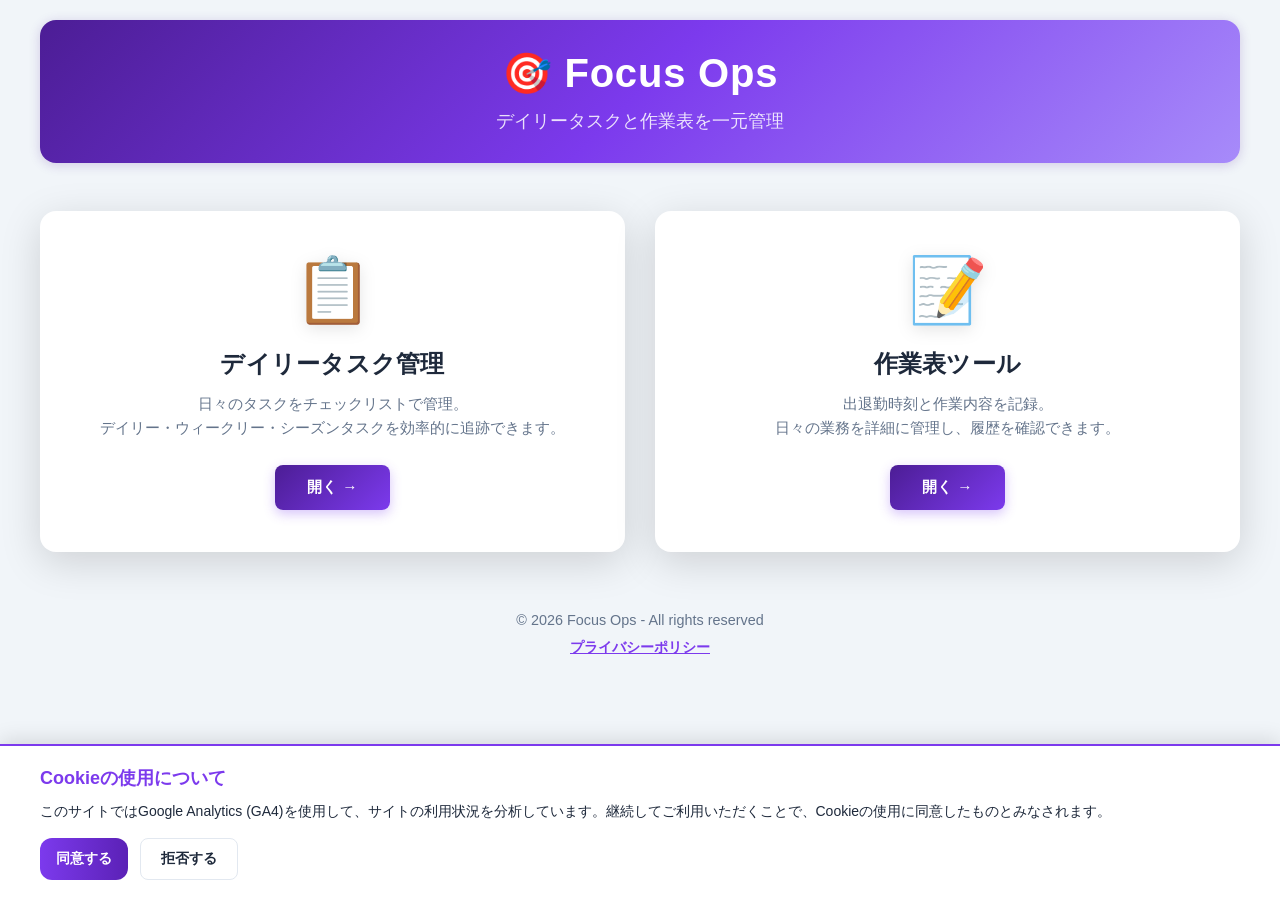
==== index.html @ a0a6e8e4 "レイアウト更新" ====
<!DOCTYPE html>
<html lang="ja">
<head>
  <meta charset="UTF-8">
  <meta name="viewport" content="width=device-width, initial-scale=1.0">
  <meta name="description" content="作業管理ツール - デイリータスクと作業表を一元管理">
  <title>Focus Ops - 作業管理ツール</title>
  
  <!-- Google tag (gtag.js) -->
  <script async src="https://www.googletagmanager.com/gtag/js?id=G-WPV9BG4YSJ"></script>
  <script>
    window.dataLayer = window.dataLayer || [];
    function gtag(){dataLayer.push(arguments);}
    gtag('js', new Date());
    gtag('config', 'G-WPV9BG4YSJ');
  </script>
  
  <script defer src="./js/cookieConsent.js"></script>
  
  <link rel="stylesheet" href="css/variables.css">
  <link rel="stylesheet" href="css/index.css">
  <link rel="stylesheet" href="css/components.css">
  <link rel="stylesheet" href="css/modals.css">
</head>
<body>
  <div class="container">
    <div class="header">
      <h1>🎯 Focus Ops</h1>
      <p>デイリータスクと作業表を一元管理</p>
    </div>

    <div class="tools-grid">
      <!-- デイリータスク管理 -->
      <a href="daily.html" class="tool-card">
        <span class="tool-icon">📋</span>
        <h2 class="tool-title">デイリータスク管理</h2>
        <p class="tool-description">
          日々のタスクをチェックリストで管理。<br>
          デイリー・ウィークリー・シーズンタスクを効率的に追跡できます。
        </p>
        <span class="tool-button">開く →</span>
      </a>

      <!-- 作業表ツール -->
      <a href="work_sheet.html" class="tool-card">
        <span class="tool-icon">📝</span>
        <h2 class="tool-title">作業表ツール</h2>
        <p class="tool-description">
          出退勤時刻と作業内容を記録。<br>
          日々の業務を詳細に管理し、履歴を確認できます。
        </p>
        <span class="tool-button">開く →</span>
      </a>
    </div>

    <div class="footer">
      <p>© 2026 Focus Ops - All rights reserved</p>
      <div class="footer-links">
        <button id="privacyPolicyBtn" class="btn-text-link">プライバシーポリシー</button>
      </div>
    </div>
  </div>

  <!-- Cookie同意バナー -->
  <div id="cookieConsent" class="cookie-consent" role="dialog" aria-labelledby="cookieConsentTitle" aria-describedby="cookieConsentDesc">
    <div class="cookie-consent-content">
      <h3 id="cookieConsentTitle">Cookieの使用について</h3>
      <p id="cookieConsentDesc">このサイトではGoogle Analytics (GA4)を使用して、サイトの利用状況を分析しています。継続してご利用いただくことで、Cookieの使用に同意したものとみなされます。</p>
      <div class="cookie-consent-actions">
        <button id="acceptCookies" class="btn-main" type="button">同意する</button>
        <button id="declineCookies" class="btn-secondary" type="button">拒否する</button>
      </div>
    </div>
  </div>

  <!-- プライバシーポリシーモーダル -->
  <div id="privacyModal" class="modal" role="dialog" aria-labelledby="privacyModalTitle" aria-modal="true">
    <div class="modal-content">
      <div class="modal-header">
        <h2 id="privacyModalTitle">プライバシーポリシー</h2>
        <button id="closePrivacyBtn" class="close-btn" type="button" aria-label="閉じる">&times;</button>
      </div>
      <div class="modal-body">
        <div class="privacy-content">
          <h3>個人情報の収集について</h3>
          <p>当サイトでは、Google Analytics（GA4）を使用して、サイトの利用状況を分析しています。</p>
          
          <h3>収集する情報</h3>
          <ul>
            <li>ページビュー数</li>
            <li>アクセス元の地域情報（国・都市レベル）</li>
            <li>使用デバイス・ブラウザ情報</li>
            <li>サイト内の行動データ</li>
          </ul>
          
          <h3>情報の利用目的</h3>
          <p>収集した情報は、サイトの改善およびユーザー体験の向上のためにのみ使用します。</p>
          
          <h3>第三者への提供</h3>
          <p>収集した情報は、Google Analyticsのプライバシーポリシーに従って処理されます。詳細は<a href="https://policies.google.com/privacy" target="_blank" rel="noopener noreferrer">Googleプライバシーポリシー</a>をご確認ください。</p>
          
          <h3>Cookieの管理</h3>
          <p>ブラウザの設定により、Cookieの受け入れを拒否することができます。ただし、一部の機能が正常に動作しない場合があります。</p>
          
          <h3>お問い合わせ</h3>
          <p>プライバシーポリシーに関するご質問は、サイト管理者までお問い合わせください。</p>
        </div>
      </div>
    </div>
  </div>
</body>
</html>
---- css/variables.css ----
/* ============================================================================
   CSS Variables (カラーパレット)
   ============================================================================ */
:root {
  /* 背景色 */
  --bg: #f1f5f9;
  --card: #ffffff;
  --line: #e2e8f0;

  /* テキスト色 */
  --text: #1e293b;
  --sub: #64748b;

  /* アクセント色 */
  --neon: #7c3aed;
  --purple: #5b21b6;

  /* 優先度色 */
  --high: #ef4444;
  --mid: #f59e0b;
  --low: #3b82f6;
}
---- css/index.css ----
/* ===== Index Page Styles ===== */

* {
  margin: 0;
  padding: 0;
  box-sizing: border-box;
}

html { background: #f1f5f9; }

body {
  font-family: -apple-system, BlinkMacSystemFont, 'Segoe UI', 'Hiragino Sans', 'Noto Sans JP', sans-serif;
  background: #f1f5f9;
  min-height: 100vh;
  padding: 20px;
  color: #333;
  -webkit-font-smoothing: antialiased;
}

.container {
  max-width: 1200px;
  width: 100%;
  margin: 0 auto;
}

.header {
  background: linear-gradient(135deg, #4c1d95 0%, #7c3aed 50%, #a78bfa 100%);
  border-radius: 16px;
  padding: 30px 24px;
  text-align: center;
  margin-bottom: 48px;
  box-shadow: 0 2px 12px rgba(76, 29, 149, 0.2);
  animation: fadeInDown 0.8s ease;
}

.header h1 {
  font-size: 2.5rem;
  color: #fff;
  font-weight: 700;
  margin-bottom: 12px;
  letter-spacing: 0.02em;
}

.header p {
  font-size: 1.1rem;
  color: rgba(255, 255, 255, 0.85);
  font-weight: 400;
}

.tools-grid {
  display: grid;
  grid-template-columns: repeat(auto-fit, minmax(300px, 1fr));
  gap: 30px;
  animation: fadeInUp 0.8s ease 0.2s both;
}

.tool-card {
  background: #fff;
  border-radius: 16px;
  padding: 40px 30px;
  text-align: center;
  box-shadow: 0 10px 40px rgba(0, 0, 0, 0.15);
  transition: all 0.3s cubic-bezier(0.4, 0, 0.2, 1);
  text-decoration: none;
  color: inherit;
  display: block;
  border: 2px solid transparent;
}

.tool-card:hover {
  transform: translateY(-6px);
  box-shadow: 0 16px 40px rgba(0, 0, 0, 0.12);
  border-color: #7c3aed;
}

.tool-icon {
  font-size: 4rem;
  margin-bottom: 20px;
  display: block;
  filter: drop-shadow(0 4px 8px rgba(0, 0, 0, 0.1));
}

.tool-title {
  font-size: 1.5rem;
  font-weight: 700;
  margin-bottom: 12px;
  color: #1e293b;
  letter-spacing: 0.01em;
}

.tool-description {
  font-size: 0.95rem;
  color: #64748b;
  line-height: 1.6;
  margin-bottom: 24px;
}

.tool-button {
  display: inline-block;
  padding: 12px 32px;
  background: linear-gradient(135deg, #4c1d95 0%, #7c3aed 100%);
  color: #fff;
  border-radius: 8px;
  font-weight: 600;
  font-size: 0.95rem;
  transition: all 0.3s ease;
  box-shadow: 0 4px 12px rgba(124, 58, 237, 0.3);
  letter-spacing: 0.02em;
}

.tool-card:hover .tool-button {
  box-shadow: 0 6px 20px rgba(124, 58, 237, 0.4);
  transform: scale(1.05);
}

.footer {
  text-align: center;
  margin-top: 60px;
  animation: fadeIn 0.8s ease 0.4s both;
}

.footer p {
  color: #64748b;
  font-size: 0.9rem;
}

.footer-links { margin-top: 8px; }

.btn-text-link {
  background: none;
  border: none;
  color: #7c3aed;
  cursor: pointer;
  text-decoration: underline;
  font-size: 0.9rem;
  transition: color 0.2s;
  padding: 0;
}
.btn-text-link:hover { color: #5b21b6; }

@keyframes fadeInDown {
  from {
    opacity: 0;
    transform: translateY(-30px);
  }
  to {
    opacity: 1;
    transform: translateY(0);
  }
}

@keyframes fadeInUp {
  from {
    opacity: 0;
    transform: translateY(30px);
  }
  to {
    opacity: 1;
    transform: translateY(0);
  }
}

@keyframes fadeIn {
  from {
    opacity: 0;
  }
  to {
    opacity: 1;
  }
}

@media (max-width: 768px) {
  .header h1 {
    font-size: 2rem;
  }

  .header p {
    font-size: 1rem;
  }

  .tools-grid {
    grid-template-columns: 1fr;
    gap: 20px;
  }

  .tool-card {
    padding: 30px 24px;
  }

  .tool-icon {
    font-size: 3rem;
  }

  .tool-title {
    font-size: 1.3rem;
  }
}
---- css/components.css ----
/* ============================================================================
   ボタン
   ============================================================================ */
button {
  border: none;
  border-radius: 12px;
  padding: 12px 16px;
  cursor: pointer;
  font-weight: bold;
  color: white;
  transition: transform 0.2s ease;
  font-size: 14px;
}

button:hover {
  transform: translateY(-1px);
  filter: brightness(1.1);
  box-shadow: 0 4px 12px rgba(124, 58, 237, 0.3);
}

button:active {
  transform: translateY(0);
  box-shadow: none;
}

.btn-main {
  background: linear-gradient(90deg, var(--neon), var(--purple));
  position: relative;
  overflow: hidden;
}

.btn-main::before {
  content: '';
  position: absolute;
  top: -50%;
  left: -50%;
  width: 200%;
  height: 200%;
  background: linear-gradient(
    45deg,
    transparent,
    rgba(255, 255, 255, 0.1),
    transparent
  );
  transform: translateX(-100%);
  transition: transform 0.6s;
}

.btn-main:hover::before {
  transform: translateX(100%);
}

.btn-danger {
  background: linear-gradient(90deg, #ef4444, #dc2626);
  position: relative;
  overflow: hidden;
}

.btn-danger::before {
  content: '';
  position: absolute;
  top: -50%;
  left: -50%;
  width: 200%;
  height: 200%;
  background: linear-gradient(
    45deg,
    transparent,
    rgba(255, 255, 255, 0.1),
    transparent
  );
  transform: translateX(-100%);
  transition: transform 0.6s;
}

.btn-danger:hover {
  box-shadow: 0 4px 12px rgba(239, 68, 68, 0.4);
}

.btn-danger:hover::before {
  transform: translateX(100%);
}

.btn-secondary {
  background: transparent;
  border: 2px solid var(--neon);
  color: var(--neon);
}

.btn-secondary:hover {
  background: rgba(124, 58, 237, 0.08);
  box-shadow: 0 2px 8px rgba(124, 58, 237, 0.2);
}

.btn-secondary:active {
  background: rgba(124, 58, 237, 0.15);
  box-shadow: none;
}

.toggle-btn.active {
  outline: 2px solid white;
  outline-offset: 2px;
}

/* ============================================================================
   カード
   ============================================================================ */
.card {
  background: var(--card);
  border: 1px solid var(--line);
  border-radius: 24px;
  padding: 20px;

  box-shadow: 0 1px 3px rgba(0, 0, 0, 0.08);
}

.card h2 {
  margin-top: 0;
  margin-bottom: 16px;
}

/* ============================================================================
   進捗バー
   ============================================================================ */
.progress-wrap {
  margin-bottom: 18px;
}

.progress-top {
  display: flex;
  justify-content: space-between;
  color: var(--sub);
  font-size: 13px;
  margin-bottom: 8px;
}

.progress {
  height: 10px;
  background: #e2e8f0;
  border-radius: 999px;
  overflow: hidden;
}

.progress-bar {
  height: 100%;
  width: 0%;
  transition: width 0.3s ease;

  background: linear-gradient(90deg, var(--neon), var(--purple));
}

/* ============================================================================
   トーストメッセージ
   ============================================================================ */
.toast-container {
  position: fixed;
  bottom: 20px;
  right: 20px;
  z-index: 10000;
  display: flex;
  flex-direction: column;
  gap: 12px;
  pointer-events: none;
}

.toast {
  background: #ffffff;
  border: 1px solid var(--neon);
  border-radius: 12px;
  padding: 16px 20px;
  min-width: 280px;
  max-width: 400px;
  box-shadow: 0 4px 12px rgba(0, 0, 0, 0.12);
  color: var(--text);
  font-size: 14px;
  line-height: 1.5;
  pointer-events: auto;
  animation: toast-slide-in 0.3s ease-out;
  transition: opacity 0.3s ease;
}

.toast.toast-success {
  border-color: #22c55e;
  box-shadow: 0 4px 12px rgba(34, 197, 94, 0.15);
}

.toast.toast-error {
  border-color: #ef4444;
  box-shadow: 0 4px 12px rgba(239, 68, 68, 0.15);
}

.toast.toast-info {
  border-color: #3b82f6;
  box-shadow: 0 4px 12px rgba(59, 130, 246, 0.15);
}

.toast.toast-hiding {
  opacity: 0;
  transform: translateX(400px);
}

@keyframes toast-slide-in {
  from {
    transform: translateX(400px);
    opacity: 0;
  }
  to {
    transform: translateX(0);
    opacity: 1;
  }
}

@media (max-width: 640px) {
  .toast-container {
    bottom: 10px;
    right: 10px;
    left: 10px;
  }
  
  .toast {
    min-width: unset;
    max-width: unset;
  }
}
---- css/modals.css ----
/* ============================================================================
   設定モーダル
   ============================================================================ */
.modal {
  display: none;
  position: fixed;
  z-index: 2000;
  left: 0;
  top: 0;
  width: 100%;
  height: 100%;
  overflow: hidden;
  background-color: rgba(0, 0, 0, 0.8);
  align-items: center;
  justify-content: center;
  padding: 20px;
}

.modal-content {
  background: var(--card);
  border: 1px solid var(--line);
  border-radius: 20px;
  width: 100%;
  max-width: 700px;
  max-height: 90vh;
  display: flex;
  flex-direction: column;
  box-shadow: 0 8px 30px rgba(0, 0, 0, 0.12);
}

.modal-header {
  display: flex;
  justify-content: space-between;
  align-items: center;
  padding: 20px 24px;
  border-bottom: 1px solid var(--line);
}

.modal-header h2 {
  margin: 0;
  font-size: 22px;
}

.close-btn {
  background: transparent;
  border: none;
  font-size: 32px;
  color: var(--sub);
  cursor: pointer;
  padding: 0;
  width: 40px;
  height: 40px;
  display: flex;
  align-items: center;
  justify-content: center;
  border-radius: 8px;
  transition: all 0.2s ease;
}

.close-btn:hover {
  background: rgba(0, 0, 0, 0.06);
  color: var(--text);
  transform: none;
}

.modal-body {
  padding: 24px;
  overflow-y: auto;
  flex: 1;
  min-height: 0;
  -webkit-overflow-scrolling: touch; /* iOS向けスムーズスクロール */
  scrollbar-width: thin;
  scrollbar-color: rgba(124, 58, 237, 0.3) transparent;
}

.modal-body::-webkit-scrollbar {
  width: 8px;
}

.modal-body::-webkit-scrollbar-track {
  background: transparent;
}

.modal-body::-webkit-scrollbar-thumb {
  background: rgba(124, 58, 237, 0.3);
  border-radius: 4px;
}

.modal-body::-webkit-scrollbar-thumb:hover {
  background: rgba(124, 58, 237, 0.5);
}

/* タブ */
.tabs {
  display: flex;
  gap: 10px;
  margin-bottom: 24px;
  border-bottom: 2px solid var(--line);
}

.tab-btn {
  background: transparent;
  border: none;
  padding: 12px 20px;
  cursor: pointer;
  color: var(--sub);
  border-radius: 0;
  border-bottom: 3px solid transparent;
  transition: all 0.2s ease;
  font-weight: bold;
  font-size: 15px;
}

.tab-btn:hover {
  color: var(--text);
  background: rgba(124, 58, 237, 0.05);
  transform: none;
}

.tab-btn.active {
  color: var(--neon);
  border-bottom-color: var(--neon);
}

.tab-panel {
  display: none;
}

.tab-panel.active {
  display: block;
}

.panel-header {
  display: flex;
  justify-content: space-between;
  align-items: center;
  gap: 12px;
  margin-bottom: 20px;
  flex-wrap: wrap;
}

.panel-description {
  color: var(--sub);
  margin: 0;
  font-size: 14px;
  flex: 1;
  min-width: 200px;
}

.button-group {
  display: flex;
  gap: 8px;
  flex-wrap: wrap;
}

/* 設定セクション */
.settings-section {
  margin-bottom: 30px;
}

.settings-section h3 {
  margin-top: 0;
  margin-bottom: 16px;
  font-size: 18px;
  color: var(--neon);
}

.task-list {
  display: flex;
  flex-direction: column;
  gap: 8px;
}

.visibility-item {
  display: flex;
  flex-direction: row;
  align-items: flex-start;
  gap: 12px;
  padding: 12px 14px;
  background: rgba(124, 58, 237, 0.02);
  border-radius: 8px;
  border: 1px solid var(--line);
  transition: all 0.2s ease;
}

.visibility-item:hover {
  background: rgba(124, 58, 237, 0.05);
  border-color: rgba(124, 58, 237, 0.3);
}

.visibility-item-header {
  display: flex;
  align-items: flex-start;
  gap: 10px;
  flex: 1;
  min-width: 0;
}

.visibility-item input[type="checkbox"] {
  width: 20px;
  height: 20px;
  cursor: pointer;
  margin: 0;
  flex-shrink: 0;
  accent-color: var(--neon);
}

.visibility-item label {
  cursor: pointer;
  flex: 1;
  margin: 0;
  padding-top: 2px;
  font-size: 14px;
  line-height: 1.5;
  word-wrap: break-word;
  white-space: normal;
  color: var(--text);
}

.visibility-item .btn-small {
  flex-shrink: 0;
  align-self: center;
}

/* カスタムタスクフォーム */
.add-task-form {
  background: rgba(124, 58, 237, 0.02);
  border: 1px solid var(--line);
  border-radius: 12px;
  padding: 20px;
  margin-bottom: 30px;
}

.form-group {
  margin-bottom: 16px;
}

.form-group:last-of-type {
  margin-bottom: 20px;
}

.form-group label {
  display: block;
  margin-bottom: 8px;
  font-weight: bold;
  font-size: 14px;
  color: var(--text);
}

.form-group input,
.form-group select,
.form-group textarea {
  width: 100%;
  padding: 10px 14px;
  background: #f8fafc;
  border: 1px solid var(--line);
  border-radius: 8px;
  color: var(--text);
  font-size: 14px;
  font-family: inherit;
  transition: all 0.2s ease;
}

.form-group select {
  appearance: none;
  background-image: none;
  background-color: #f8fafc;
  background-position: right 12px center;
  background-repeat: no-repeat;
  background-size: auto;
  padding-right: 40px;
  cursor: pointer;
  position: relative;
}

.form-group select:hover {
  border-color: rgba(124, 58, 237, 0.4);
}

/* セレクトボックスの矢印アイコン */
.form-group {
  position: relative;
}

.form-group:has(select)::after {
  content: '▼';
  position: absolute;
  right: 14px;
  top: calc(50% + 12px);
  transform: translateY(-50%);
  color: var(--neon);
  font-size: 12px;
  pointer-events: none;
  transition: all 0.2s ease;
}

.form-group:has(select:hover)::after,
.form-group:has(select:focus)::after {
  color: var(--text);
}

/* 時間入力グループ */
.time-input-group {
  display: flex;
  align-items: center;
  gap: 8px;
  flex-wrap: wrap;
}

.time-input-group input[type="number"] {
  width: 70px !important;
  text-align: center;
  -moz-appearance: textfield;
}

.time-input-group input[type="number"]::-webkit-outer-spin-button,
.time-input-group input[type="number"]::-webkit-inner-spin-button {
  -webkit-appearance: none;
  margin: 0;
}

.time-input-group span {
  color: var(--sub);
  font-size: 14px;
  font-weight: 600;
}

/* タグセレクタ */
.tag-selector {
  display: flex;
  flex-wrap: wrap;
  gap: 8px;
  padding: 10px;
  background: #f8fafc;
  border: 1px solid var(--line);
  border-radius: 8px;
  min-height: 50px;
}

.tag-checkbox-label {
  display: inline-flex !important;
  align-items: center;
  gap: 6px;
  cursor: pointer;
  transition: opacity 0.2s ease;
  margin: 0 !important;
}

.tag-checkbox-label:hover {
  opacity: 0.85;
}

.tag-checkbox {
  width: 16px !important;
  height: 16px !important;
  margin: 0 !important;
  cursor: pointer;
}

.tag-checkbox + span {
  display: inline-block;
  padding: 4px 10px;
  border-radius: 12px;
  font-size: 12px;
  font-weight: 600;
  color: #fff;
  border: 1px solid rgba(255, 255, 255, 0.2);
  transition: all 0.2s ease;
}

.tag-checkbox:checked + span {
  border-width: 2px;
}

/* セレクトボックスのオプション */
.form-group select option {
  background: #ffffff;
  color: var(--text);
  padding: 10px;
}

.form-group textarea {
  resize: vertical;
  min-height: 60px;
  line-height: 1.5;
}

.form-group input:hover,
.form-group textarea:hover {
  border-color: rgba(124, 58, 237, 0.4);
  background: #f1f5f9;
}

.form-group input:focus,
.form-group select:focus,
.form-group textarea:focus {
  outline: none;
  border-color: var(--neon);
  box-shadow: 0 0 0 3px rgba(124, 58, 237, 0.15);
  background: #ffffff;
}

.form-group input::placeholder,
.form-group textarea::placeholder {
  color: var(--sub);
  opacity: 0.6;
}

/* カスタムタスクリスト */
.custom-task-list {
  display: flex;
  flex-direction: column;
  gap: 10px;
}

.custom-task-item {
  display: flex;
  justify-content: space-between;
  align-items: center;
  gap: 16px;
  padding: 14px;
  background: rgba(124, 58, 237, 0.02);
  border: 1px solid var(--line);
  border-radius: 10px;
}

.task-info {
  flex: 1;
}

.task-info strong {
  color: var(--text);
  font-size: 15px;
}

.task-info small {
  color: var(--sub);
  font-size: 13px;
}

.btn-small {
  padding: 8px 14px;
  font-size: 13px;
  border-radius: 8px;
}

.empty-message {
  color: var(--sub);
  text-align: center;
  padding: 30px;
  font-size: 14px;
}

/* 編集通知 */
.edit-notice {
  background: var(--purple);
  color: white;
  padding: 8px 12px;
  border-radius: 8px;
  margin-bottom: 12px;
  font-size: 14px;
  display: none;
}

/* 編集キャンセルボタン */
.cancel-edit-btn {
  display: none;
  margin-left: 8px;
}

/* タスクコメント表示 */
.task-comment-small {
  color: var(--purple);
  margin-top: 4px;
  display: block;
}

/* ============================================================================
   Cookie同意バナー
   ============================================================================ */
.cookie-consent {
  position: fixed;
  bottom: 0;
  left: 0;
  right: 0;
  background: #ffffff;
  border-top: 2px solid var(--neon);
  padding: 20px;
  box-shadow: 0 -4px 20px rgba(0, 0, 0, 0.12);
  z-index: 10000;
  animation: slideUp 0.3s ease-out;
  display: none;
}

@keyframes slideUp {
  from {
    transform: translateY(100%);
    opacity: 0;
  }
  to {
    transform: translateY(0);
    opacity: 1;
  }
}

.cookie-consent-content {
  max-width: 1200px;
  margin: 0 auto;
}

.cookie-consent h3 {
  margin: 0 0 10px 0;
  color: var(--neon);
  font-size: 18px;
}

.cookie-consent p {
  margin: 0 0 16px 0;
  color: var(--text);
  font-size: 14px;
  line-height: 1.6;
}

.cookie-consent-actions {
  display: flex;
  gap: 12px;
  flex-wrap: wrap;
}

.btn-secondary {
  background: transparent;
  color: var(--text);
  border: 1px solid var(--line);
  padding: 10px 20px;
  border-radius: 8px;
  cursor: pointer;
  font-size: 14px;
  transition: all 0.2s;
}

.btn-secondary:hover {
  background: rgba(255, 255, 255, 0.05);
  border-color: var(--sub);
}

/* フッターリンク */
.footer-links {
  margin-top: 10px;
}

.footer-link {
  background: none;
  border: none;
  color: var(--neon);
  text-decoration: underline;
  cursor: pointer;
  font-size: 13px;
  padding: 4px 8px;
  transition: opacity 0.2s;
}

.footer-link:hover {
  opacity: 0.8;
}

/* プライバシーポリシーモーダル */
.privacy-content h3 {
  color: var(--neon);
  font-size: 16px;
  margin: 20px 0 10px 0;
}

.privacy-content h3:first-child {
  margin-top: 0;
}

.privacy-content p {
  margin: 10px 0;
  line-height: 1.8;
}

.privacy-content ul {
  margin: 10px 0;
  padding-left: 24px;
  line-height: 1.8;
}

.privacy-content a {
  color: var(--neon);
  text-decoration: underline;
}

.privacy-content a:hover {
  opacity: 0.8;
}

/* ============================================================================
   モーダルアニメーション
   ============================================================================ */
.modal {
  animation: fadeIn 0.2s ease-out;
}

.modal-content {
  animation: scaleIn 0.3s cubic-bezier(0.34, 1.56, 0.64, 1);
}

@keyframes fadeIn {
  from {
    opacity: 0;
  }
  to {
    opacity: 1;
  }
}

@keyframes scaleIn {
  from {
    opacity: 0;
    transform: scale(0.95);
  }
  to {
    opacity: 1;
    transform: scale(1);
  }
}
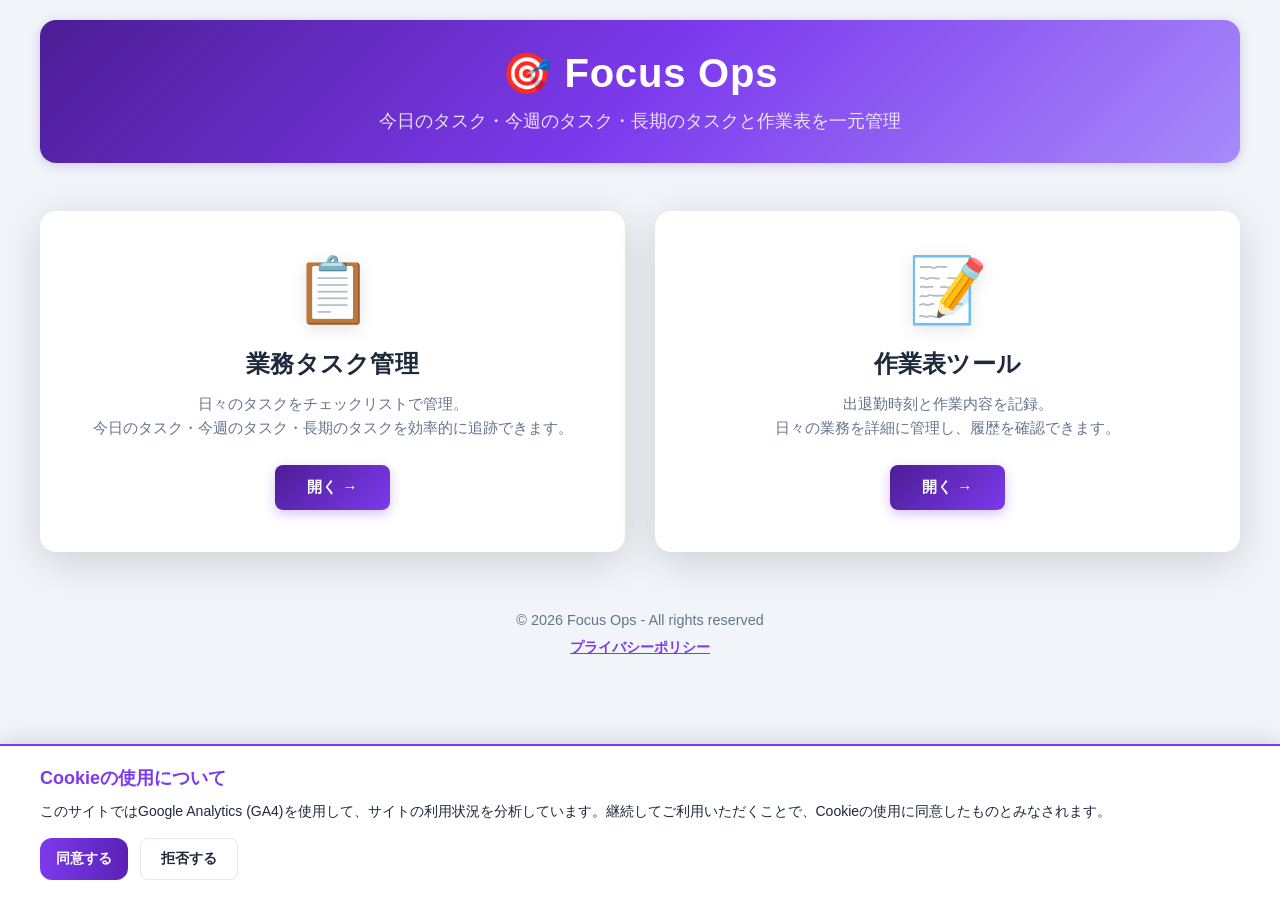
==== commit 89b61544: "文言修正" ====
--- a/index.html
+++ b/index.html
@@ -3,16 +3,16 @@
 <head>
   <meta charset="UTF-8">
   <meta name="viewport" content="width=device-width, initial-scale=1.0">
-  <meta name="description" content="作業管理ツール - デイリータスクと作業表を一元管理">
+  <meta name="description" content="作業管理ツール - 今日のタスク・今週のタスク・長期のタスクと作業表を一元管理">
   <title>Focus Ops - 作業管理ツール</title>
   
   <!-- Google tag (gtag.js) -->
-  <script async src="https://www.googletagmanager.com/gtag/js?id=G-WPV9BG4YSJ"></script>
+  <script async src="https://www.googletagmanager.com/gtag/js?id=G-P8W3KFM8ZX"></script>
   <script>
     window.dataLayer = window.dataLayer || [];
     function gtag(){dataLayer.push(arguments);}
     gtag('js', new Date());
-    gtag('config', 'G-WPV9BG4YSJ');
+    gtag('config', 'G-P8W3KFM8ZX');
   </script>
   
   <script defer src="./js/cookieConsent.js"></script>
@@ -26,17 +26,17 @@
   <div class="container">
     <div class="header">
       <h1>🎯 Focus Ops</h1>
-      <p>デイリータスクと作業表を一元管理</p>
+      <p>今日のタスク・今週のタスク・長期のタスクと作業表を一元管理</p>
     </div>
 
     <div class="tools-grid">
-      <!-- デイリータスク管理 -->
+      <!-- 業務タスク管理 -->
       <a href="daily.html" class="tool-card">
         <span class="tool-icon">📋</span>
-        <h2 class="tool-title">デイリータスク管理</h2>
+        <h2 class="tool-title">業務タスク管理</h2>
         <p class="tool-description">
           日々のタスクをチェックリストで管理。<br>
-          デイリー・ウィークリー・シーズンタスクを効率的に追跡できます。
+          今日のタスク・今週のタスク・長期のタスクを効率的に追跡できます。
         </p>
         <span class="tool-button">開く →</span>
       </a>
--- a/css/modals.css
+++ b/css/modals.css
@@ -222,6 +222,13 @@
   align-self: center;
 }
 
+.visibility-item-actions {
+  display: flex;
+  gap: 6px;
+  flex-shrink: 0;
+  align-self: center;
+}
+
 /* カスタムタスクフォーム */
 .add-task-form {
   background: rgba(124, 58, 237, 0.02);
@@ -391,6 +398,41 @@
   background: #f1f5f9;
 }
 
+/* リセットパネル */
+.reset-panel-grid {
+  display: grid;
+  grid-template-columns: repeat(auto-fit, minmax(200px, 1fr));
+  gap: 16px;
+}
+
+.reset-panel-item {
+  background: rgba(124, 58, 237, 0.03);
+  border: 1px solid var(--line);
+  border-radius: 12px;
+  padding: 16px 18px;
+  display: flex;
+  flex-direction: column;
+  gap: 6px;
+}
+
+.reset-panel-item h3 {
+  margin: 0;
+  font-size: 15px;
+  color: var(--text);
+}
+
+.reset-panel-item p {
+  margin: 0;
+  font-size: 13px;
+  color: var(--sub);
+  flex: 1;
+}
+
+.reset-panel-item button {
+  margin-top: 8px;
+  align-self: flex-start;
+}
+
 .form-group input:focus,
 .form-group select:focus,
 .form-group textarea:focus {
@@ -473,6 +515,20 @@
   color: var(--purple);
   margin-top: 4px;
   display: block;
+}
+
+.manager-item-title {
+  display: inline-flex;
+  align-items: center;
+  gap: 8px;
+}
+
+.manager-color-dot {
+  width: 14px;
+  height: 14px;
+  border-radius: 50%;
+  border: 1px solid rgba(15, 23, 42, 0.2);
+  flex-shrink: 0;
 }
 
 /* ============================================================================
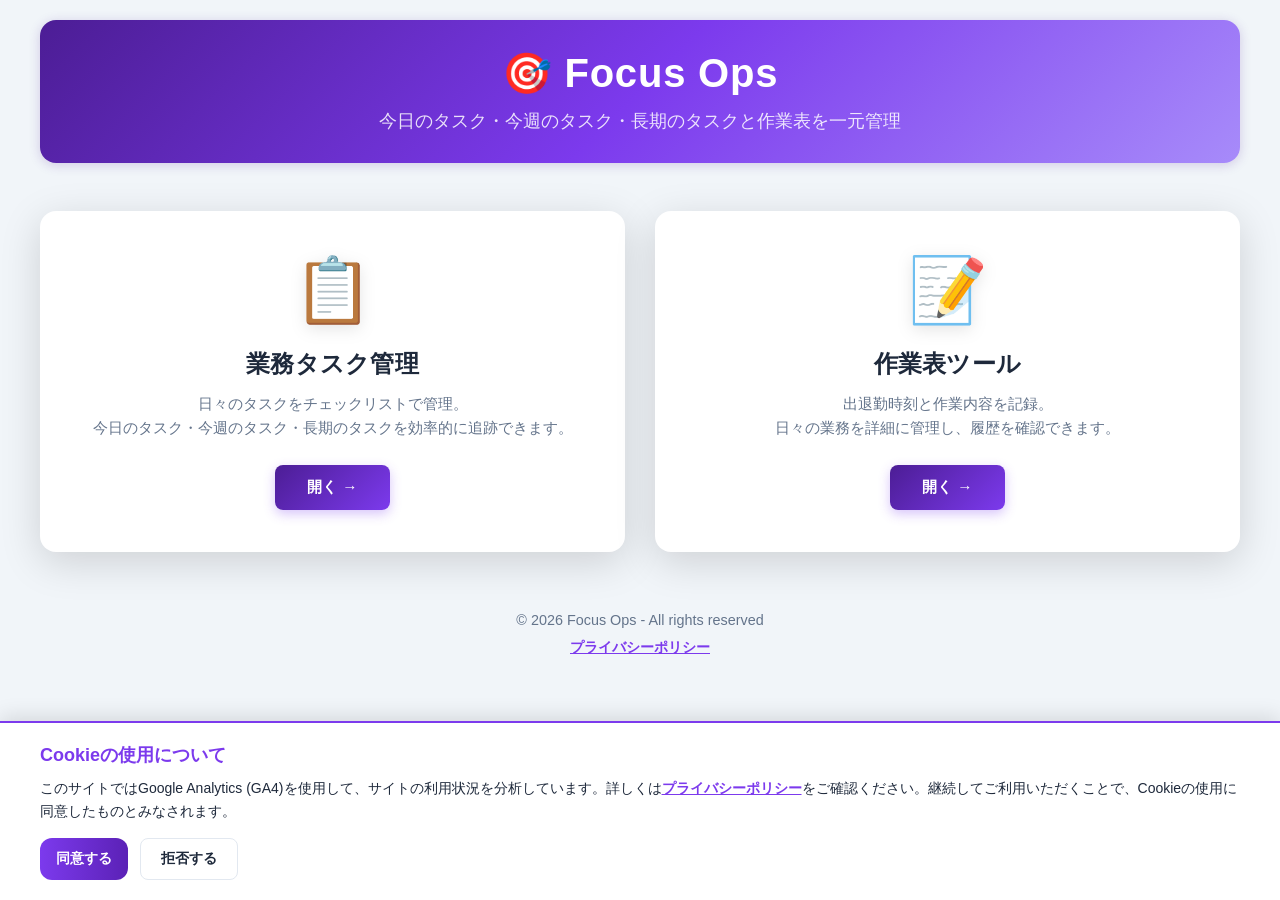
==== commit 3b8af6b0: "プライバシーポリシー修正" ====
--- a/index.html
+++ b/index.html
@@ -65,7 +65,7 @@
   <div id="cookieConsent" class="cookie-consent" role="dialog" aria-labelledby="cookieConsentTitle" aria-describedby="cookieConsentDesc">
     <div class="cookie-consent-content">
       <h3 id="cookieConsentTitle">Cookieの使用について</h3>
-      <p id="cookieConsentDesc">このサイトではGoogle Analytics (GA4)を使用して、サイトの利用状況を分析しています。継続してご利用いただくことで、Cookieの使用に同意したものとみなされます。</p>
+      <p id="cookieConsentDesc">このサイトではGoogle Analytics (GA4)を使用して、サイトの利用状況を分析しています。詳しくは<button id="privacyPolicyBtnInConsent" class="btn-text-link" type="button">プライバシーポリシー</button>をご確認ください。継続してご利用いただくことで、Cookieの使用に同意したものとみなされます。</p>
       <div class="cookie-consent-actions">
         <button id="acceptCookies" class="btn-main" type="button">同意する</button>
         <button id="declineCookies" class="btn-secondary" type="button">拒否する</button>
--- a/css/components.css
+++ b/css/components.css
@@ -119,6 +119,47 @@
   margin-bottom: 16px;
 }
 
+/* セクションヘッダー（タイトル + タスク追加ボタン） */
+.section-header {
+  display: flex;
+  justify-content: space-between;
+  align-items: center;
+  margin-bottom: 16px;
+}
+
+.section-header h2 {
+  margin: 0;
+}
+
+/* タスク追加ボタン */
+.btn-add-task {
+  background: linear-gradient(90deg, var(--neon), var(--purple));
+  color: white;
+  border: none;
+  border-radius: 50%;
+  width: 36px;
+  height: 36px;
+  font-size: 24px;
+  font-weight: bold;
+  display: flex;
+  align-items: center;
+  justify-content: center;
+  cursor: pointer;
+  padding: 0;
+  flex-shrink: 0;
+  transition: all 0.2s ease;
+  line-height: 1;
+}
+
+.btn-add-task:hover {
+  transform: scale(1.1) translateY(-1px);
+  box-shadow: 0 4px 12px rgba(124, 58, 237, 0.4);
+}
+
+.btn-add-task:active {
+  transform: scale(0.95);
+}
+
 /* ============================================================================
    進捗バー
    ============================================================================ */
@@ -177,6 +218,61 @@
   pointer-events: auto;
   animation: toast-slide-in 0.3s ease-out;
   transition: opacity 0.3s ease;
+  display: flex;
+  align-items: flex-start;
+  justify-content: space-between;
+  gap: 12px;
+}
+
+.toast-body {
+  display: flex;
+  flex-direction: column;
+  gap: 8px;
+  min-width: 0;
+}
+
+.toast-message {
+  white-space: pre-wrap;
+  word-break: break-all;
+}
+
+.toast-actions {
+  display: flex;
+  flex-wrap: wrap;
+  gap: 8px;
+}
+
+.toast-action-btn,
+.toast-close-btn {
+  border-radius: 8px;
+  border: 1px solid var(--line);
+  color: var(--text);
+  background: #f8fafc;
+  font-size: 12px;
+  font-weight: 700;
+  padding: 6px 9px;
+  line-height: 1;
+}
+
+.toast-action-btn:hover,
+.toast-close-btn:hover {
+  transform: none;
+  filter: none;
+  box-shadow: none;
+  border-color: rgba(124, 58, 237, 0.5);
+  background: rgba(124, 58, 237, 0.08);
+}
+
+.toast-action-btn:disabled {
+  opacity: 0.6;
+  cursor: wait;
+}
+
+.toast-close-btn {
+  width: 28px;
+  height: 28px;
+  padding: 0;
+  flex-shrink: 0;
 }
 
 .toast.toast-success {
@@ -196,7 +292,7 @@
 
 .toast.toast-hiding {
   opacity: 0;
-  transform: translateX(400px);
+  transform: translateX(120px);
 }
 
 @keyframes toast-slide-in {
@@ -222,3 +318,14 @@
     max-width: unset;
   }
 }
+
+  .empty-state-wrap {
+    display: flex;
+    flex-direction: column;
+    align-items: center;
+    gap: 10px;
+  }
+
+  .empty-state-cta {
+    min-width: 180px;
+  }
--- a/css/modals.css
+++ b/css/modals.css
@@ -4,7 +4,7 @@
 .modal {
   display: none;
   position: fixed;
-  z-index: 2000;
+  z-index: 10001;
   left: 0;
   top: 0;
   width: 100%;
@@ -130,6 +130,47 @@
   display: block;
 }
 
+.subtabs {
+  display: flex;
+  gap: 8px;
+  margin-bottom: 20px;
+  border-bottom: 1px solid var(--line);
+  padding-bottom: 8px;
+}
+
+.subtab-btn {
+  background: rgba(124, 58, 237, 0.04);
+  border: 1px solid var(--line);
+  border-radius: 10px;
+  padding: 8px 14px;
+  cursor: pointer;
+  color: var(--sub);
+  font-weight: bold;
+  font-size: 14px;
+  transition: all 0.2s ease;
+}
+
+.subtab-btn:hover {
+  color: var(--text);
+  border-color: rgba(124, 58, 237, 0.35);
+  background: rgba(124, 58, 237, 0.08);
+  transform: none;
+}
+
+.subtab-btn.active {
+  color: var(--neon);
+  border-color: var(--neon);
+  background: rgba(124, 58, 237, 0.12);
+}
+
+.subtab-panel {
+  display: none;
+}
+
+.subtab-panel.active {
+  display: block;
+}
+
 .panel-header {
   display: flex;
   justify-content: space-between;
@@ -151,6 +192,23 @@
   display: flex;
   gap: 8px;
   flex-wrap: wrap;
+  align-items: center;
+}
+
+.manager-action-groups {
+  justify-content: flex-end;
+}
+
+.manager-primary-actions,
+.manager-move-actions {
+  display: inline-flex;
+  gap: 6px;
+  align-items: center;
+}
+
+.manager-move-actions {
+  padding-left: 8px;
+  border-left: 1px solid var(--line);
 }
 
 /* 設定セクション */
@@ -242,6 +300,7 @@
   margin-bottom: 16px;
 }
 
+
 .form-group:last-of-type {
   margin-bottom: 20px;
 }
@@ -266,6 +325,13 @@
   font-size: 14px;
   font-family: inherit;
   transition: all 0.2s ease;
+}
+
+.form-group input[type="color"] {
+  width: 56px;
+  height: 36px;
+  padding: 2px 4px;
+  cursor: pointer;
 }
 
 .form-group select {
@@ -306,6 +372,66 @@
   color: var(--text);
 }
 
+.form-group:has(select[multiple])::after {
+  display: none;
+}
+
+.assignee-checklist {
+  display: flex;
+  flex-wrap: wrap;
+  gap: 8px;
+  padding: 10px;
+  background: #f8fafc;
+  border: 1px solid var(--line);
+  border-radius: 8px;
+  min-height: 56px;
+}
+
+.assignee-checkbox-label {
+  display: inline-flex;
+  align-items: center;
+  gap: 6px;
+  padding: 4px 10px;
+  border-radius: 999px;
+  border: 1px solid #c7d2fe;
+  background: #eef2ff;
+  color: #312e81;
+  font-size: 12px;
+  font-weight: 600;
+  cursor: pointer;
+}
+
+.assignee-checkbox {
+  width: 14px !important;
+  height: 14px !important;
+  margin: 0 !important;
+  cursor: pointer;
+}
+
+.form-help-text {
+  display: block;
+  margin-top: 6px;
+  font-size: 12px;
+  color: var(--sub);
+}
+
+.char-counter {
+  display: block;
+  margin-top: 4px;
+  font-size: 11px;
+  color: var(--sub);
+  text-align: right;
+}
+
+.char-counter.char-counter--warn {
+  color: #f59e0b;
+}
+
+.char-counter.char-counter--limit {
+  color: #ef4444;
+  font-weight: bold;
+}
+
 /* 時間入力グループ */
 .time-input-group {
   display: flex;
@@ -452,7 +578,32 @@
 .custom-task-list {
   display: flex;
   flex-direction: column;
-  gap: 10px;
+  gap: 24px;
+}
+
+/* タスクグループヘッダー */
+.task-group-header {
+  display: flex;
+  justify-content: space-between;
+  align-items: center;
+  padding: 10px 0;
+  border-bottom: 2px solid var(--purple);
+  margin-bottom: 12px;
+}
+
+.task-group-header h3 {
+  margin: 0;
+  font-size: 16px;
+  font-weight: 600;
+  color: var(--text);
+}
+
+.task-group-header .task-count {
+  font-size: 13px;
+  color: var(--sub);
+  background: rgba(124, 58, 237, 0.08);
+  padding: 4px 12px;
+  border-radius: 12px;
 }
 
 .custom-task-item {
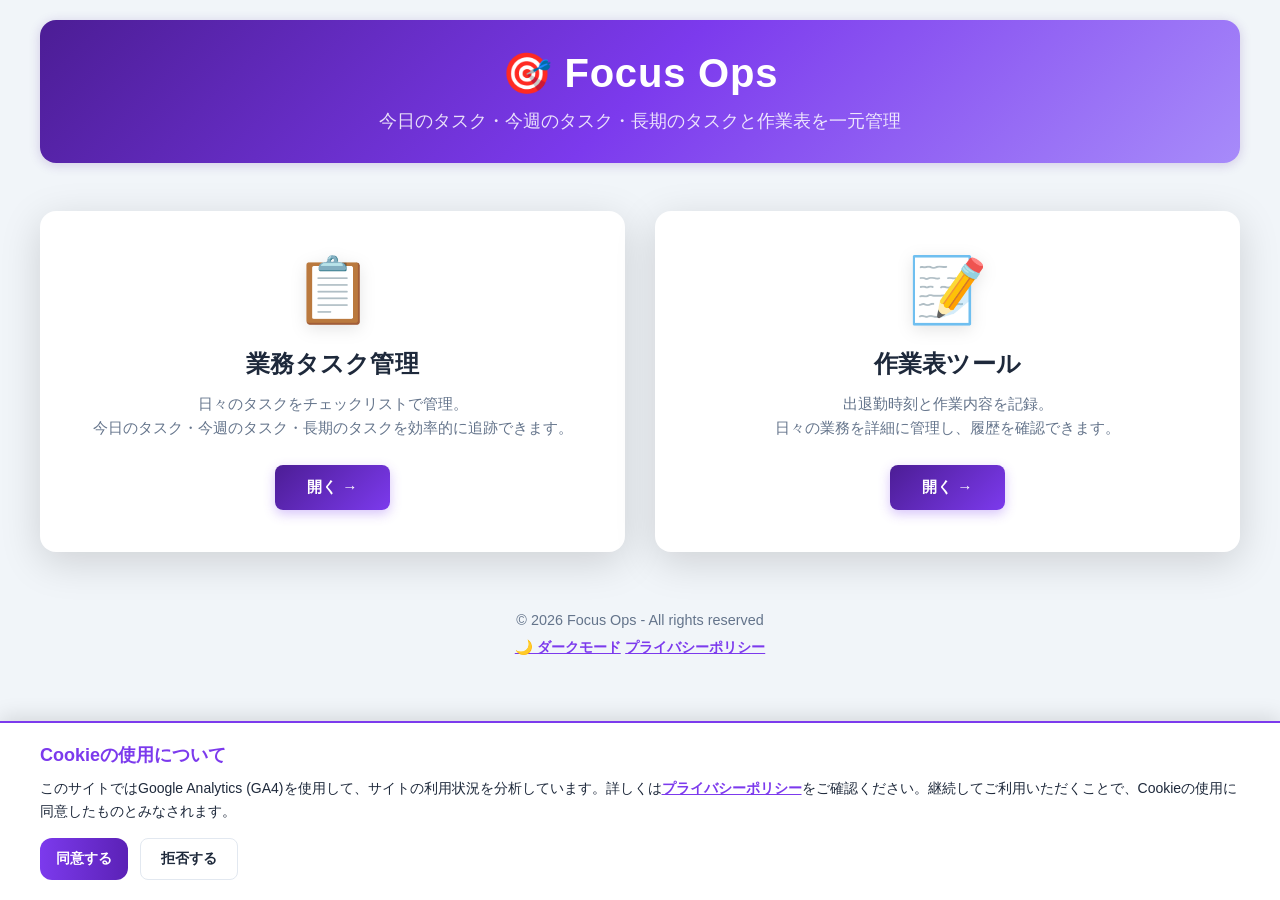
==== commit 421b0563: "全体リファクタリング" ====
--- a/index.html
+++ b/index.html
@@ -15,6 +15,8 @@
     gtag('config', 'G-P8W3KFM8ZX');
   </script>
   
+  <script src="./js/theme.js"></script>
+  <script>initTheme();</script>
   <script defer src="./js/cookieConsent.js"></script>
   
   <link rel="stylesheet" href="css/variables.css">
@@ -56,6 +58,13 @@
     <div class="footer">
       <p>© 2026 Focus Ops - All rights reserved</p>
       <div class="footer-links">
+        <button
+          class="theme-toggle-btn btn-text-link"
+          type="button"
+          aria-label="ダークモードに切り替え"
+          aria-pressed="false"
+          onclick="toggleTheme()"
+        >🌙 ダークモード</button>
         <button id="privacyPolicyBtn" class="btn-text-link">プライバシーポリシー</button>
       </div>
     </div>
--- a/css/variables.css
+++ b/css/variables.css
@@ -19,4 +19,50 @@
   --high: #ef4444;
   --mid: #f59e0b;
   --low: #3b82f6;
+
+  /* テーマ切り替えボタン */
+  --theme-btn-bg: rgba(255, 255, 255, 0.2);
+  --theme-btn-hover: rgba(255, 255, 255, 0.35);
 }
+
+/* ダークモード */
+[data-theme="dark"] {
+  --bg: #0f172a;
+  --card: #1e293b;
+  --line: #334155;
+
+  --text: #e2e8f0;
+  --sub: #94a3b8;
+
+  --neon: #8b5cf6;
+  --purple: #6d28d9;
+
+  --high: #f87171;
+  --mid: #fbbf24;
+  --low: #60a5fa;
+
+  --theme-btn-bg: rgba(0, 0, 0, 0.2);
+  --theme-btn-hover: rgba(0, 0, 0, 0.35);
+}
+
+/* OSのダークモード設定に追従（ユーザーが明示的にテーマを指定していない場合） */
+@media (prefers-color-scheme: dark) {
+  :root:not([data-theme="light"]):not([data-theme="dark"]) {
+    --bg: #0f172a;
+    --card: #1e293b;
+    --line: #334155;
+
+    --text: #e2e8f0;
+    --sub: #94a3b8;
+
+    --neon: #8b5cf6;
+    --purple: #6d28d9;
+
+    --high: #f87171;
+    --mid: #fbbf24;
+    --low: #60a5fa;
+
+    --theme-btn-bg: rgba(0, 0, 0, 0.2);
+    --theme-btn-hover: rgba(0, 0, 0, 0.35);
+  }
+}
--- a/css/components.css
+++ b/css/components.css
@@ -129,6 +129,8 @@
 
 .section-header h2 {
   margin: 0;
+  flex: 1;
+  min-width: 0;
 }
 
 /* タスク追加ボタン */
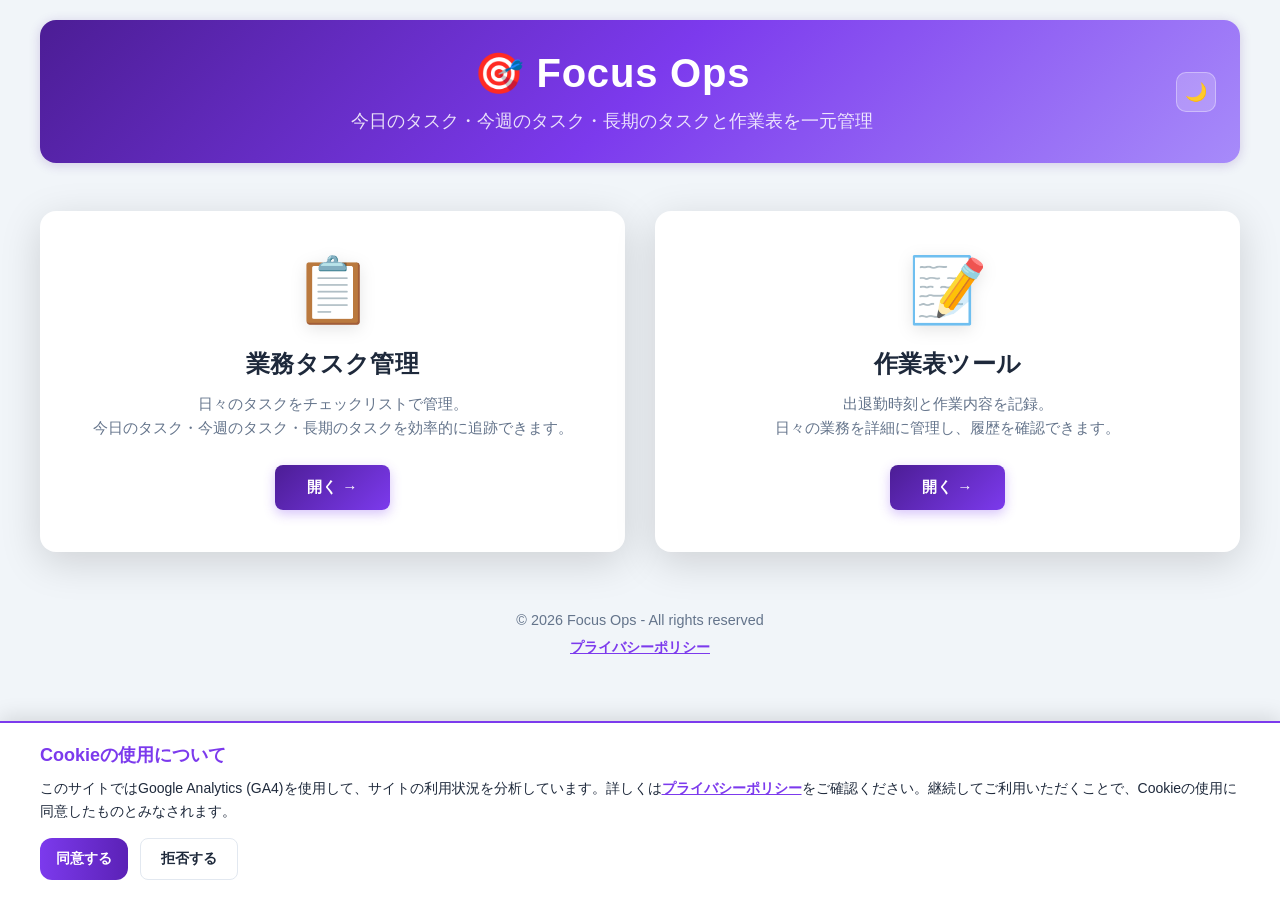
==== commit fb8d26a4: "ダークモード修正" ====
--- a/index.html
+++ b/index.html
@@ -27,8 +27,17 @@
 <body>
   <div class="container">
     <div class="header">
-      <h1>🎯 Focus Ops</h1>
-      <p>今日のタスク・今週のタスク・長期のタスクと作業表を一元管理</p>
+      <div class="header-main">
+        <h1>🎯 Focus Ops</h1>
+        <p>今日のタスク・今週のタスク・長期のタスクと作業表を一元管理</p>
+      </div>
+      <button
+        class="theme-toggle-btn"
+        type="button"
+        aria-label="ダークモードに切り替え"
+        aria-pressed="false"
+        onclick="toggleTheme()"
+      >🌙</button>
     </div>
 
     <div class="tools-grid">
@@ -58,13 +67,6 @@
     <div class="footer">
       <p>© 2026 Focus Ops - All rights reserved</p>
       <div class="footer-links">
-        <button
-          class="theme-toggle-btn btn-text-link"
-          type="button"
-          aria-label="ダークモードに切り替え"
-          aria-pressed="false"
-          onclick="toggleTheme()"
-        >🌙 ダークモード</button>
         <button id="privacyPolicyBtn" class="btn-text-link">プライバシーポリシー</button>
       </div>
     </div>
--- a/css/variables.css
+++ b/css/variables.css
@@ -20,6 +20,12 @@
   --mid: #f59e0b;
   --low: #3b82f6;
 
+  /* 入力欄 */
+  --input-bg: #f8fafc;
+  --input-bg-hover: #f1f5f9;
+  --input-bg-focus: #ffffff;
+  --input-bg-disabled: #f1f5f9;
+
   /* テーマ切り替えボタン */
   --theme-btn-bg: rgba(255, 255, 255, 0.2);
   --theme-btn-hover: rgba(255, 255, 255, 0.35);
@@ -40,6 +46,11 @@
   --high: #f87171;
   --mid: #fbbf24;
   --low: #60a5fa;
+
+  --input-bg: #0f172a;
+  --input-bg-hover: #162032;
+  --input-bg-focus: #1a2744;
+  --input-bg-disabled: #1e293b;
 
   --theme-btn-bg: rgba(0, 0, 0, 0.2);
   --theme-btn-hover: rgba(0, 0, 0, 0.35);
@@ -62,6 +73,11 @@
     --mid: #fbbf24;
     --low: #60a5fa;
 
+    --input-bg: #0f172a;
+    --input-bg-hover: #162032;
+    --input-bg-focus: #1a2744;
+    --input-bg-disabled: #1e293b;
+
     --theme-btn-bg: rgba(0, 0, 0, 0.2);
     --theme-btn-hover: rgba(0, 0, 0, 0.35);
   }
--- a/css/index.css
+++ b/css/index.css
@@ -6,14 +6,14 @@
   box-sizing: border-box;
 }
 
-html { background: #f1f5f9; }
+html { background: var(--bg); }
 
 body {
   font-family: -apple-system, BlinkMacSystemFont, 'Segoe UI', 'Hiragino Sans', 'Noto Sans JP', sans-serif;
-  background: #f1f5f9;
+  background: var(--bg);
   min-height: 100vh;
   padding: 20px;
-  color: #333;
+  color: var(--text);
   -webkit-font-smoothing: antialiased;
 }
 
@@ -27,10 +27,18 @@
   background: linear-gradient(135deg, #4c1d95 0%, #7c3aed 50%, #a78bfa 100%);
   border-radius: 16px;
   padding: 30px 24px;
-  text-align: center;
   margin-bottom: 48px;
   box-shadow: 0 2px 12px rgba(76, 29, 149, 0.2);
   animation: fadeInDown 0.8s ease;
+  display: flex;
+  align-items: center;
+  justify-content: space-between;
+  gap: 16px;
+}
+
+.header-main {
+  text-align: center;
+  flex: 1;
 }
 
 .header h1 {
@@ -47,6 +55,32 @@
   font-weight: 400;
 }
 
+.theme-toggle-btn {
+  display: flex;
+  align-items: center;
+  justify-content: center;
+  width: 40px;
+  height: 40px;
+  padding: 0;
+  background: var(--theme-btn-bg, rgba(255, 255, 255, 0.2));
+  border: 1px solid rgba(255, 255, 255, 0.35);
+  border-radius: 10px;
+  font-size: 18px;
+  line-height: 1;
+  color: #fff;
+  cursor: pointer;
+  flex-shrink: 0;
+  transition: background 0.2s, border-color 0.2s;
+}
+
+.theme-toggle-btn:hover {
+  background: var(--theme-btn-hover, rgba(255, 255, 255, 0.35));
+  border-color: rgba(255, 255, 255, 0.55);
+  transform: none;
+  filter: none;
+  box-shadow: none;
+}
+
 .tools-grid {
   display: grid;
   grid-template-columns: repeat(auto-fit, minmax(300px, 1fr));
@@ -55,7 +89,7 @@
 }
 
 .tool-card {
-  background: #fff;
+  background: var(--card);
   border-radius: 16px;
   padding: 40px 30px;
   text-align: center;
@@ -70,7 +104,7 @@
 .tool-card:hover {
   transform: translateY(-6px);
   box-shadow: 0 16px 40px rgba(0, 0, 0, 0.12);
-  border-color: #7c3aed;
+  border-color: var(--neon);
 }
 
 .tool-icon {
@@ -84,13 +118,13 @@
   font-size: 1.5rem;
   font-weight: 700;
   margin-bottom: 12px;
-  color: #1e293b;
+  color: var(--text);
   letter-spacing: 0.01em;
 }
 
 .tool-description {
   font-size: 0.95rem;
-  color: #64748b;
+  color: var(--sub);
   line-height: 1.6;
   margin-bottom: 24px;
 }
@@ -120,7 +154,7 @@
 }
 
 .footer p {
-  color: #64748b;
+  color: var(--sub);
   font-size: 0.9rem;
 }
 
@@ -129,14 +163,14 @@
 .btn-text-link {
   background: none;
   border: none;
-  color: #7c3aed;
+  color: var(--neon);
   cursor: pointer;
   text-decoration: underline;
   font-size: 0.9rem;
   transition: color 0.2s;
   padding: 0;
 }
-.btn-text-link:hover { color: #5b21b6; }
+.btn-text-link:hover { color: var(--purple); }
 
 @keyframes fadeInDown {
   from {
@@ -178,6 +212,10 @@
     font-size: 1rem;
   }
 
+  .header {
+    padding: 20px 16px;
+  }
+
   .tools-grid {
     grid-template-columns: 1fr;
     gap: 20px;
--- a/css/components.css
+++ b/css/components.css
@@ -179,7 +179,7 @@
 
 .progress {
   height: 10px;
-  background: #e2e8f0;
+  background: var(--line);
   border-radius: 999px;
   overflow: hidden;
 }
@@ -207,7 +207,7 @@
 }
 
 .toast {
-  background: #ffffff;
+  background: var(--card);
   border: 1px solid var(--neon);
   border-radius: 12px;
   padding: 16px 20px;
@@ -249,7 +249,7 @@
   border-radius: 8px;
   border: 1px solid var(--line);
   color: var(--text);
-  background: #f8fafc;
+  background: var(--input-bg);
   font-size: 12px;
   font-weight: 700;
   padding: 6px 9px;
--- a/css/modals.css
+++ b/css/modals.css
@@ -318,7 +318,7 @@
 .form-group textarea {
   width: 100%;
   padding: 10px 14px;
-  background: #f8fafc;
+  background: var(--input-bg);
   border: 1px solid var(--line);
   border-radius: 8px;
   color: var(--text);
@@ -337,7 +337,7 @@
 .form-group select {
   appearance: none;
   background-image: none;
-  background-color: #f8fafc;
+  background-color: var(--input-bg);
   background-position: right 12px center;
   background-repeat: no-repeat;
   background-size: auto;
@@ -381,7 +381,7 @@
   flex-wrap: wrap;
   gap: 8px;
   padding: 10px;
-  background: #f8fafc;
+  background: var(--input-bg);
   border: 1px solid var(--line);
   border-radius: 8px;
   min-height: 56px;
@@ -464,7 +464,7 @@
   flex-wrap: wrap;
   gap: 8px;
   padding: 10px;
-  background: #f8fafc;
+  background: var(--input-bg);
   border: 1px solid var(--line);
   border-radius: 8px;
   min-height: 50px;
@@ -507,7 +507,7 @@
 
 /* セレクトボックスのオプション */
 .form-group select option {
-  background: #ffffff;
+  background: var(--card);
   color: var(--text);
   padding: 10px;
 }
@@ -521,7 +521,7 @@
 .form-group input:hover,
 .form-group textarea:hover {
   border-color: rgba(124, 58, 237, 0.4);
-  background: #f1f5f9;
+  background: var(--input-bg-hover);
 }
 
 /* リセットパネル */
@@ -565,7 +565,7 @@
   outline: none;
   border-color: var(--neon);
   box-shadow: 0 0 0 3px rgba(124, 58, 237, 0.15);
-  background: #ffffff;
+  background: var(--input-bg-focus);
 }
 
 .form-group input::placeholder,
@@ -690,7 +690,7 @@
   bottom: 0;
   left: 0;
   right: 0;
-  background: #ffffff;
+  background: var(--card);
   border-top: 2px solid var(--neon);
   padding: 20px;
   box-shadow: 0 -4px 20px rgba(0, 0, 0, 0.12);
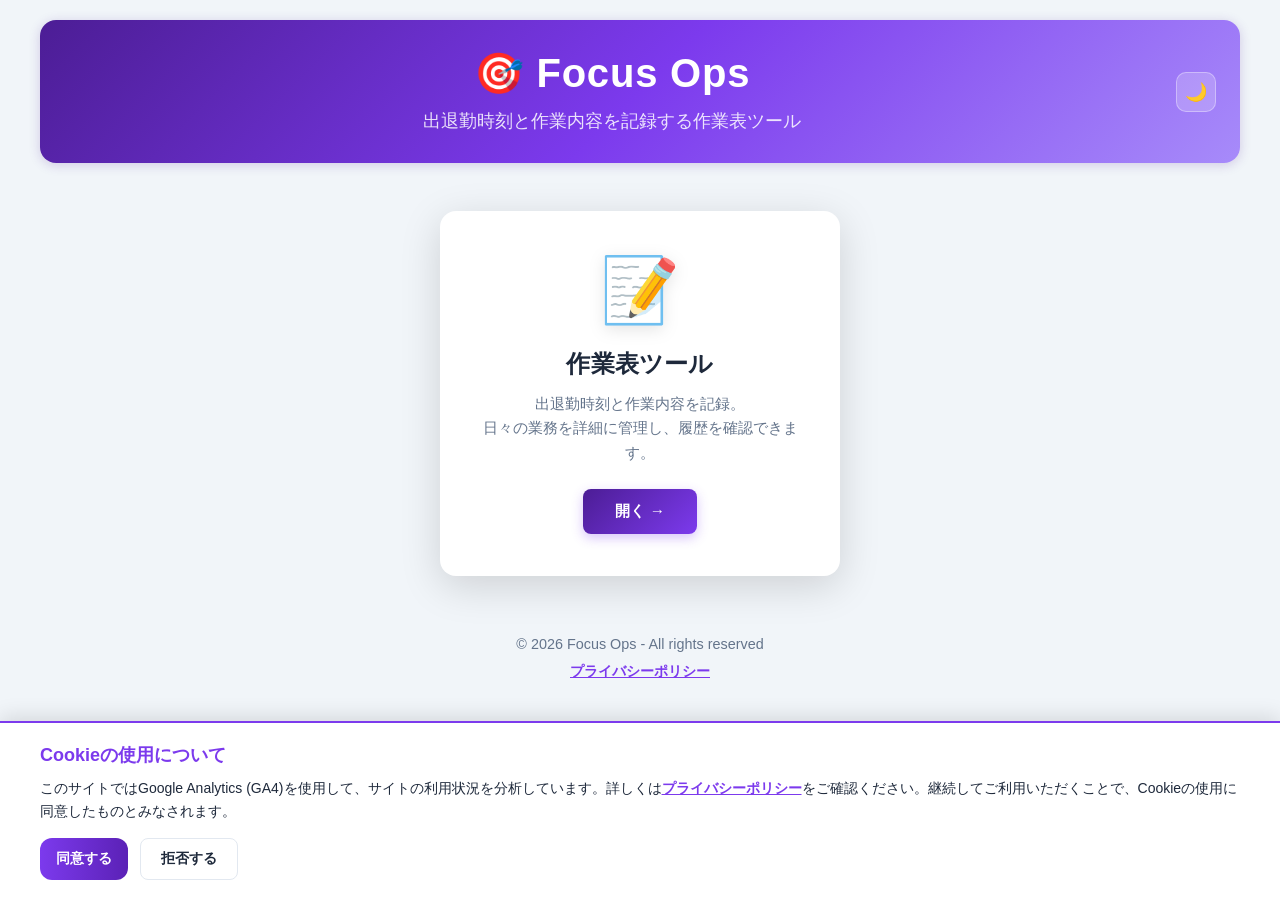
==== commit 040e68f5: "daily.html廃止しwork_sheet.htmlに統一 業務タスク管理機能(daily.html)を削除し、作業表ツール(work_sheet.html) 一本の構成に変更。index.htm" ====
--- a/index.html
+++ b/index.html
@@ -3,7 +3,7 @@
 <head>
   <meta charset="UTF-8">
   <meta name="viewport" content="width=device-width, initial-scale=1.0">
-  <meta name="description" content="作業管理ツール - 今日のタスク・今週のタスク・長期のタスクと作業表を一元管理">
+  <meta name="description" content="作業管理ツール - 出退勤時刻と作業内容を記録する作業表ツール">
   <title>Focus Ops - 作業管理ツール</title>
   
   <!-- Google tag (gtag.js) -->
@@ -29,7 +29,7 @@
     <div class="header">
       <div class="header-main">
         <h1>🎯 Focus Ops</h1>
-        <p>今日のタスク・今週のタスク・長期のタスクと作業表を一元管理</p>
+        <p>出退勤時刻と作業内容を記録する作業表ツール</p>
       </div>
       <button
         class="theme-toggle-btn"
@@ -41,17 +41,6 @@
     </div>
 
     <div class="tools-grid">
-      <!-- 業務タスク管理 -->
-      <a href="daily.html" class="tool-card">
-        <span class="tool-icon">📋</span>
-        <h2 class="tool-title">業務タスク管理</h2>
-        <p class="tool-description">
-          日々のタスクをチェックリストで管理。<br>
-          今日のタスク・今週のタスク・長期のタスクを効率的に追跡できます。
-        </p>
-        <span class="tool-button">開く →</span>
-      </a>
-
       <!-- 作業表ツール -->
       <a href="work_sheet.html" class="tool-card">
         <span class="tool-icon">📝</span>
--- a/css/index.css
+++ b/css/index.css
@@ -84,6 +84,8 @@
 .tools-grid {
   display: grid;
   grid-template-columns: repeat(auto-fit, minmax(300px, 1fr));
+  max-width: 400px;
+  margin: 0 auto;
   gap: 30px;
   animation: fadeInUp 0.8s ease 0.2s both;
 }
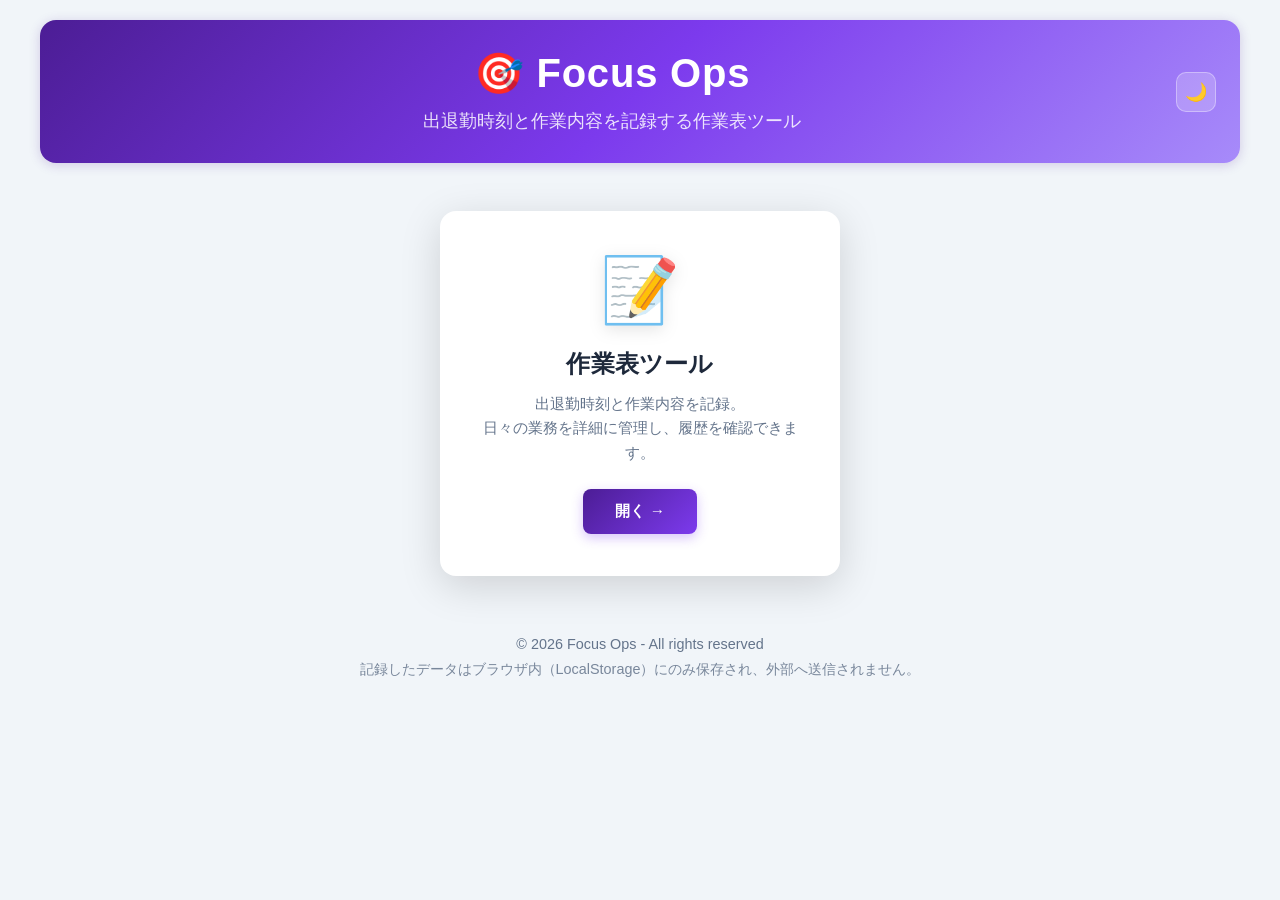
==== commit 19728e8d: "データを失う不具合を修正しダークモードと入力周りを改善 全体レビューで挙がった指摘への対応。  - 退勤登録が入力チェックで弾かれると出社時刻が失われていたため、   addData() の成否を待ち" ====
--- a/index.html
+++ b/index.html
@@ -5,24 +5,12 @@
   <meta name="viewport" content="width=device-width, initial-scale=1.0">
   <meta name="description" content="作業管理ツール - 出退勤時刻と作業内容を記録する作業表ツール">
   <title>Focus Ops - 作業管理ツール</title>
-  
-  <!-- Google tag (gtag.js) -->
-  <script async src="https://www.googletagmanager.com/gtag/js?id=G-P8W3KFM8ZX"></script>
-  <script>
-    window.dataLayer = window.dataLayer || [];
-    function gtag(){dataLayer.push(arguments);}
-    gtag('js', new Date());
-    gtag('config', 'G-P8W3KFM8ZX');
-  </script>
-  
+
   <script src="./js/theme.js"></script>
   <script>initTheme();</script>
-  <script defer src="./js/cookieConsent.js"></script>
-  
+
   <link rel="stylesheet" href="css/variables.css">
   <link rel="stylesheet" href="css/index.css">
-  <link rel="stylesheet" href="css/components.css">
-  <link rel="stylesheet" href="css/modals.css">
 </head>
 <body>
   <div class="container">
@@ -55,57 +43,9 @@
 
     <div class="footer">
       <p>© 2026 Focus Ops - All rights reserved</p>
-      <div class="footer-links">
-        <button id="privacyPolicyBtn" class="btn-text-link">プライバシーポリシー</button>
-      </div>
-    </div>
-  </div>
-
-  <!-- Cookie同意バナー -->
-  <div id="cookieConsent" class="cookie-consent" role="dialog" aria-labelledby="cookieConsentTitle" aria-describedby="cookieConsentDesc">
-    <div class="cookie-consent-content">
-      <h3 id="cookieConsentTitle">Cookieの使用について</h3>
-      <p id="cookieConsentDesc">このサイトではGoogle Analytics (GA4)を使用して、サイトの利用状況を分析しています。詳しくは<button id="privacyPolicyBtnInConsent" class="btn-text-link" type="button">プライバシーポリシー</button>をご確認ください。継続してご利用いただくことで、Cookieの使用に同意したものとみなされます。</p>
-      <div class="cookie-consent-actions">
-        <button id="acceptCookies" class="btn-main" type="button">同意する</button>
-        <button id="declineCookies" class="btn-secondary" type="button">拒否する</button>
-      </div>
-    </div>
-  </div>
-
-  <!-- プライバシーポリシーモーダル -->
-  <div id="privacyModal" class="modal" role="dialog" aria-labelledby="privacyModalTitle" aria-modal="true">
-    <div class="modal-content">
-      <div class="modal-header">
-        <h2 id="privacyModalTitle">プライバシーポリシー</h2>
-        <button id="closePrivacyBtn" class="close-btn" type="button" aria-label="閉じる">&times;</button>
-      </div>
-      <div class="modal-body">
-        <div class="privacy-content">
-          <h3>個人情報の収集について</h3>
-          <p>当サイトでは、Google Analytics（GA4）を使用して、サイトの利用状況を分析しています。</p>
-          
-          <h3>収集する情報</h3>
-          <ul>
-            <li>ページビュー数</li>
-            <li>アクセス元の地域情報（国・都市レベル）</li>
-            <li>使用デバイス・ブラウザ情報</li>
-            <li>サイト内の行動データ</li>
-          </ul>
-          
-          <h3>情報の利用目的</h3>
-          <p>収集した情報は、サイトの改善およびユーザー体験の向上のためにのみ使用します。</p>
-          
-          <h3>第三者への提供</h3>
-          <p>収集した情報は、Google Analyticsのプライバシーポリシーに従って処理されます。詳細は<a href="https://policies.google.com/privacy" target="_blank" rel="noopener noreferrer">Googleプライバシーポリシー</a>をご確認ください。</p>
-          
-          <h3>Cookieの管理</h3>
-          <p>ブラウザの設定により、Cookieの受け入れを拒否することができます。ただし、一部の機能が正常に動作しない場合があります。</p>
-          
-          <h3>お問い合わせ</h3>
-          <p>プライバシーポリシーに関するご質問は、サイト管理者までお問い合わせください。</p>
-        </div>
-      </div>
+      <p class="footer-note">
+        記録したデータはブラウザ内（LocalStorage）にのみ保存され、外部へ送信されません。
+      </p>
     </div>
   </div>
 </body>
--- a/css/index.css
+++ b/css/index.css
@@ -160,19 +160,11 @@
   font-size: 0.9rem;
 }
 
-.footer-links { margin-top: 8px; }
-
-.btn-text-link {
-  background: none;
-  border: none;
-  color: var(--neon);
-  cursor: pointer;
-  text-decoration: underline;
-  font-size: 0.9rem;
-  transition: color 0.2s;
-  padding: 0;
-}
-.btn-text-link:hover { color: var(--purple); }
+.footer-note {
+  margin-top: 8px;
+  font-size: 0.82rem;
+  opacity: 0.85;
+}
 
 @keyframes fadeInDown {
   from {
